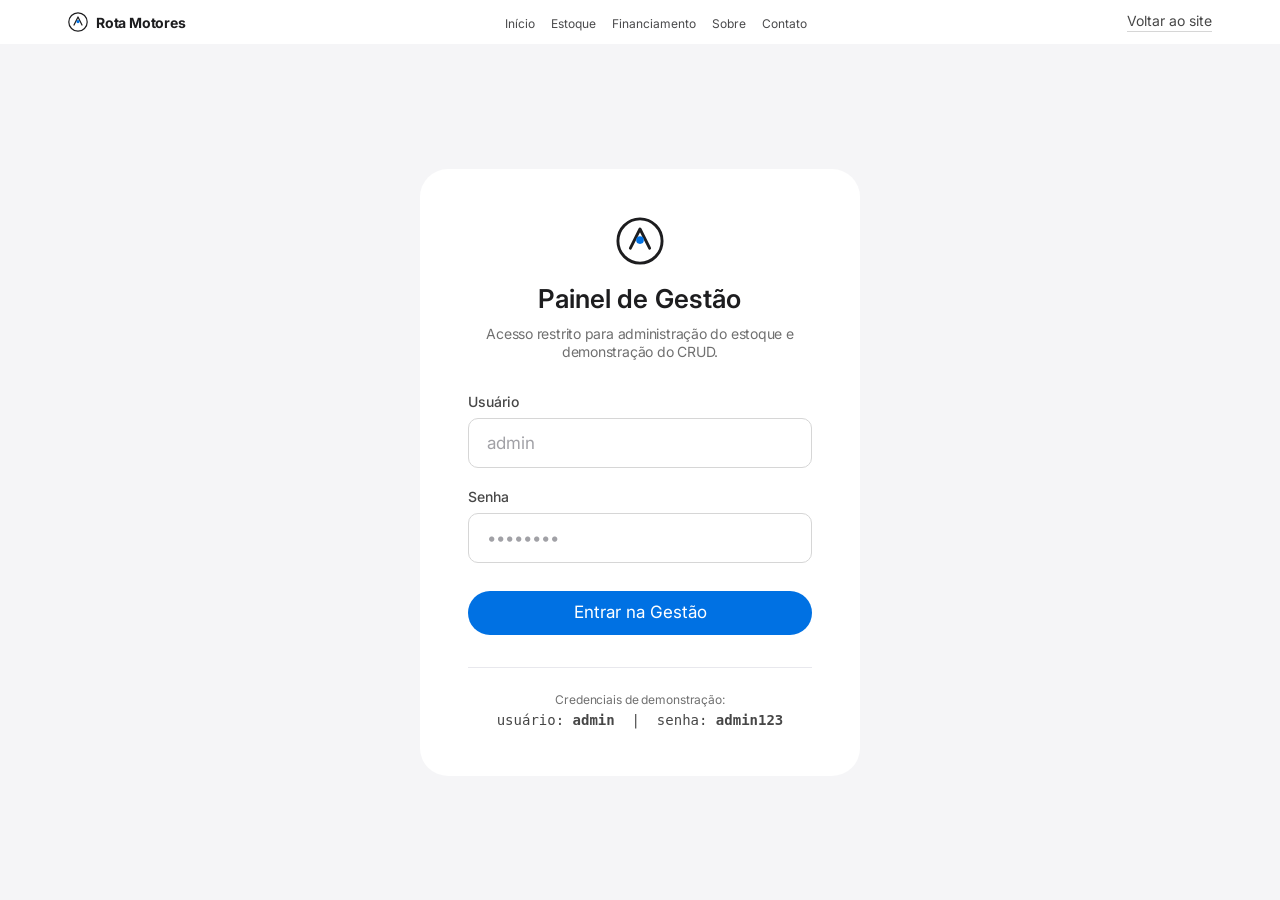
==== site/admin.html @ 9c57da7b "Versão incial do site" ====
<!DOCTYPE html>
<html lang="pt-BR">
<head>
  <meta charset="UTF-8">
  <meta name="viewport" content="width=device-width, initial-scale=1.0">
  <title>Gestão de Estoque — Rota Motores</title>
  <meta name="description" content="Painel de controle local de estoque com CRUD completo e upload de imagens no navegador.">
  <link rel="preconnect" href="https://fonts.googleapis.com">
  <link rel="preconnect" href="https://fonts.gstatic.com" crossorigin>
  <link href="https://fonts.googleapis.com/css2?family=Inter:wght@400;500;600;700&display=swap" rel="stylesheet">
  <link rel="stylesheet" href="css/design-system.css">
  <style>
    .admin-table {
      width: 100%;
      border-collapse: separate;
      border-spacing: 0;
      background-color: var(--color-paper);
      border-radius: var(--radius-cards);
      overflow: hidden;
    }
    .admin-table th, .admin-table td {
      padding: 16px 20px;
      text-align: left;
      font-size: var(--text-caption);
      border-bottom: 1px solid var(--color-cool-wash);
    }
    .admin-table th {
      background-color: #fafafc;
      font-size: var(--text-micro);
      text-transform: uppercase;
      letter-spacing: 0.05em;
      color: var(--color-mid-gray);
      font-weight: var(--font-weight-semibold);
    }
    .admin-table tr:last-child td {
      border-bottom: none;
    }
    .admin-thumb {
      width: 64px;
      height: 44px;
      border-radius: 8px;
      object-fit: cover;
      background-color: var(--color-canvas);
    }
    .action-group {
      display: flex;
      flex-wrap: wrap;
      gap: 8px;
      align-items: center;
      justify-content: flex-end;
    }
    .admin-form-row {
      display: grid;
      grid-template-columns: minmax(0, var(--first-field, 1fr)) minmax(0, 1fr);
      column-gap: var(--spacing-20);
    }
    .admin-form-row-four {
      grid-template-columns: repeat(4, minmax(0, 1fr));
    }
    #secao-formulario {
      scroll-margin-top: var(--nav-height);
    }
    .btn-action-edit {
      font-size: var(--text-micro);
      padding: 6px 12px;
      border-radius: var(--radius-smallbuttons);
      background-color: var(--color-cool-wash);
      color: var(--color-primary-ink);
      font-weight: 500;
    }
    .btn-action-edit:hover {
      background-color: var(--color-hairline);
    }
    .btn-action-del {
      font-size: var(--text-micro);
      padding: 6px 12px;
      border-radius: var(--radius-smallbuttons);
      background-color: var(--color-ember-soft);
      color: var(--color-ember);
      font-weight: 500;
    }
    .btn-action-del:hover {
      background-color: #fcd7c3;
    }
    @media (max-width: 1024px) {
      .admin-form-row-four {
        grid-template-columns: repeat(2, minmax(0, 1fr));
      }
    }
    @media (max-width: 900px) {
      .admin-table, .admin-table tbody {
        display: block;
      }
      .admin-table thead {
        position: absolute;
        width: 1px;
        height: 1px;
        overflow: hidden;
        clip-path: inset(50%);
      }
      .admin-table tbody tr {
        display: grid;
        padding: var(--card-padding);
        border-bottom: 1px solid var(--color-cool-wash);
      }
      .admin-table tbody tr:last-child {
        border-bottom: none;
      }
      .admin-table td {
        padding: var(--spacing-8) 0;
        border-bottom: none;
      }
      .admin-table td[data-label]::before {
        content: attr(data-label);
        display: block;
        margin-bottom: var(--spacing-4);
        color: var(--color-mid-gray);
        font-size: var(--text-micro);
      }
      .admin-table .action-group {
        justify-content: flex-start;
      }
      .action-group button, .action-group a {
        display: inline-flex;
        align-items: center;
        padding-inline: var(--spacing-12);
        min-height: var(--spacing-44);
      }
    }
    @media (max-width: 540px) {
      .admin-form-row, .admin-form-row-four {
        grid-template-columns: minmax(0, 1fr);
      }
    }
  </style>
</head>
<body>

  <!-- Barra de Navegação Global Fixa -->
  <header class="global-nav">
    <div class="nav-container">
      <a href="index.html" class="nav-brand" aria-label="Rota Motores Página Inicial">
        <img src="assets/images/logo.svg" alt="" class="nav-brand-icon">
        <span>Rota Motores</span>
      </a>

      <nav class="nav-menu" aria-label="Navegação Principal">
        <div class="nav-item"><a href="index.html">Início</a></div>
        <div class="nav-item"><a href="estoque.html">Estoque</a></div>
        <div class="nav-item"><a href="financiamento.html">Financiamento</a></div>
        <div class="nav-item"><a href="sobre.html">Sobre</a></div>
        <div class="nav-item"><a href="contato.html">Contato</a></div>
      </nav>

      <div class="nav-actions">
        <span class="text-micro color-mid-gray" style="margin-right: 4px;">Sessão: <strong>admin</strong></span>
        <button id="btn-logout" class="hairline-link" style="background: none; border: none; cursor: pointer; padding: 4px 6px;">
          Sair
        </button>
        <button type="button" class="nav-toggle" aria-label="Abrir menu de navegação" aria-expanded="false" aria-controls="mobile-nav">
          <span></span>
          <span></span>
          <span></span>
        </button>
      </div>
    </div>
  </header>

  <!-- Drawer de Navegação Mobile -->
  <nav id="mobile-nav" class="mobile-nav-drawer" aria-label="Menu Mobile">
    <a href="index.html">Início</a>
    <a href="estoque.html">Estoque</a>
    <a href="financiamento.html">Financiamento</a>
    <a href="sobre.html">Sobre</a>
    <a href="contato.html">Contato</a>
    <a href="admin.html" class="active">Painel de Gestão</a>
    <a href="#" id="mobile-btn-logout" style="color: var(--color-ember);">Encerrar Sessão</a>
  </nav>

  <main>
    <!-- Topo da Seção de Gestão (Faixa Branca) -->
    <section class="section section-compact section-white">
      <div class="container">
        <div style="display: flex; justify-content: space-between; align-items: flex-end; flex-wrap: wrap; gap: 20px;">
          <div>
            <span class="section-eyebrow">Painel de Controle Local</span>
            <h1 class="text-heading" style="margin-bottom: 8px;">Gestão de estoque</h1>
            <p class="text-body-sm color-mid-gray" style="max-width: 600px;">
              Cadastre, edite e exclua veículos. Os registros e fotos ficam armazenados neste navegador via IndexedDB.
            </p>
          </div>
          <div style="display: flex; gap: 12px; align-items: center; flex-wrap: wrap;">
            <button id="btn-abrir-novo" class="btn-pill-primary">
              + Novo veículo
            </button>
            <button id="btn-restaurar-padrao" class="btn-pill-ghost btn-pill-sm">
              Restaurar estoque padrão
            </button>
          </div>
        </div>

        <!-- Alertas Dinâmicos -->
        <div id="admin-alerta" class="alert-notice alert-success" style="display: none; margin-top: 24px;"></div>
      </div>
    </section>

    <!-- Formulário de Cadastro / Edição (Faixa Canvas) -->
    <section id="secao-formulario" class="section section-compact section-canvas" style="display: none; padding-bottom: 40px;">
      <div class="container">
        <div style="background-color: var(--color-paper); border-radius: var(--radius-cards); padding: 40px;">
          <div style="display: flex; flex-wrap: wrap; gap: var(--spacing-12); justify-content: space-between; align-items: center; margin-bottom: 24px;">
            <div>
              <span id="form-modo-badge" class="badge-pill badge-cool">Novo Registro</span>
              <h2 id="form-titulo" class="text-subheading" style="margin-top: 6px;">Cadastrar Veículo</h2>
            </div>
            <button id="btn-cancelar-edicao" class="btn-pill-ghost btn-pill-sm">Cancelar</button>
          </div>

          <form id="form-veiculo" novalidate>
            <input type="hidden" id="veiculo-id" value="">
            <input type="hidden" id="veiculo-foto-atual" value="">

            <div class="admin-form-row" style="--first-field: 2fr;">
              <div class="form-group">
                <label for="campo-nome" class="form-label">Nome do Veículo *</label>
                <input type="text" id="campo-nome" class="form-input" placeholder="Ex: Honda Civic EXL" required>
              </div>

              <div class="form-group">
                <label for="campo-categoria" class="form-label">Categoria *</label>
                <select id="campo-categoria" class="form-select" required>
                  <option value="Sedan">Sedan</option>
                  <option value="SUV">SUV</option>
                  <option value="Hatch">Hatch</option>
                  <option value="Picape">Picape</option>
                </select>
              </div>
            </div>

            <div class="admin-form-row admin-form-row-four">
              <div class="form-group">
                <label for="campo-preco" class="form-label">Preço (R$) *</label>
                <input type="number" id="campo-preco" class="form-input" placeholder="85000" min="100" required>
              </div>

              <div class="form-group">
                <label for="campo-ano" class="form-label">Ano / Modelo *</label>
                <input type="text" id="campo-ano" class="form-input" placeholder="2022/2023" required>
              </div>

              <div class="form-group">
                <label for="campo-km" class="form-label">Quilometragem (km) *</label>
                <input type="number" id="campo-km" class="form-input" placeholder="35000" min="0" required>
              </div>

              <div class="form-group">
                <label for="campo-cambio" class="form-label">Câmbio *</label>
                <select id="campo-cambio" class="form-select" required>
                  <option value="" disabled selected>Selecione o câmbio</option>
                  <option>Manual</option>
                  <option>Automático</option>
                  <option>Automático CVT</option>
                  <option>Automático 6 marchas</option>
                  <option>Automatizado</option>
                </select>
              </div>
            </div>

            <div class="admin-form-row">
              <div class="form-group">
                <label for="campo-combustivel" class="form-label">Combustível</label>
                <select id="campo-combustivel" class="form-select">
                  <option selected>Flex</option>
                  <option>Gasolina</option>
                  <option>Etanol</option>
                  <option>Diesel</option>
                  <option>Híbrido</option>
                  <option>Elétrico</option>
                </select>
              </div>

              <div class="form-group">
                <label for="campo-cor" class="form-label">Cor</label>
                <input type="text" id="campo-cor" class="form-input" placeholder="Prata">
              </div>
            </div>

            <div class="form-group">
              <label for="campo-descricao" class="form-label">Descrição Técnica e Opcionais</label>
              <textarea id="campo-descricao" class="form-textarea" placeholder="Descreva os itens de série, revisões, laudo cautelar e opcionais do veículo..."></textarea>
            </div>

            <!-- Upload e Gerenciamento de Foto -->
            <div class="form-group">
              <label class="form-label">Foto do Veículo (JPEG, PNG ou WebP até 5 MB)</label>
              
              <div class="upload-dropzone" id="dropzone-foto">
                <div style="font-size: 32px; margin-bottom: 8px;">📷</div>
                <div class="text-caption font-weight-medium">Clique para selecionar ou arraste uma foto</div>
                <div class="text-micro color-mid-gray" style="margin-top: 4px;">Formatos aceitos: JPG, PNG, WEBP (Máximo: 5 MB)</div>
                <input type="file" id="input-arquivo-foto" accept="image/jpeg,image/png,image/webp" style="display: none;">
              </div>

              <!-- Pré-visualização da Imagem -->
              <div id="container-previa-foto" class="upload-preview">
                <img id="img-previa-foto" src="" alt="Prévia da foto">
              </div>

              <div id="acoes-foto-existente" style="display: none; margin-top: 10px;">
                <button type="button" id="btn-remover-foto" class="btn-pill-danger btn-pill-sm">
                  Remover foto e usar ilustração padrão
                </button>
              </div>
            </div>

            <div id="form-msg-erro" class="alert-notice alert-error" style="display: none;"></div>

            <div style="display: flex; flex-wrap: wrap; gap: 16px; margin-top: 32px;">
              <button type="submit" id="btn-salvar-veiculo" class="btn-pill-primary">
                Salvar veículo
              </button>
              <button type="button" id="btn-cancelar-secundario" class="btn-pill-ghost">
                Cancelar
              </button>
            </div>
          </form>
        </div>
      </div>
    </section>

    <!-- Tabela de Veículos Cadastrados (Faixa Branca) -->
    <section class="section section-compact section-white">
      <div class="container">
        <div style="display: flex; flex-wrap: wrap; gap: var(--spacing-8); justify-content: space-between; align-items: center; margin-bottom: 20px;">
          <h2 class="text-subheading" style="font-size: 22px;">Veículos Registrados</h2>
          <span id="total-registros" class="text-caption color-mid-gray">0 veículos</span>
        </div>

        <div class="table-responsive">
          <table class="admin-table" role="table">
            <thead role="rowgroup">
              <tr role="row">
                <th scope="col">Foto</th>
                <th scope="col">Nome</th>
                <th scope="col">Categoria</th>
                <th scope="col">Ano</th>
                <th scope="col">Km</th>
                <th scope="col">Preço</th>
                <th scope="col" style="text-align: right;">Ações</th>
              </tr>
            </thead>
            <tbody id="tabela-veiculos-corpo" role="rowgroup">
              <!-- Linhas geradas via JavaScript -->
            </tbody>
          </table>
        </div>
      </div>
    </section>
  </main>

  <!-- Modal de Confirmação de Exclusão -->
  <div id="modal-excluir" class="modal-backdrop">
    <div class="modal-card">
      <span class="badge-pill badge-ember" style="margin-bottom: 12px;">Confirmação</span>
      <h3 class="text-subheading" style="font-size: 22px; margin-bottom: 8px;">Excluir Veículo?</h3>
      <p class="text-body-sm color-mid-gray" style="margin-bottom: 24px;">
        Você tem certeza que deseja excluir <strong id="modal-nome-veiculo" style="color: var(--color-primary-ink);"></strong> do estoque local? Esta ação não pode ser desfeita.
      </p>
        <div style="display: flex; flex-wrap: wrap; gap: 12px; justify-content: flex-end;">
        <button id="modal-btn-cancelar" class="btn-pill-ghost">Cancelar</button>
        <button id="modal-btn-confirmar" class="btn-pill-danger">Excluir veículo</button>
      </div>
    </div>
  </div>

  <!-- Rodapé Global -->
  <footer class="global-footer">
    <div class="container">
      <div class="footer-top">
        <div class="footer-brand">
          <div class="footer-brand-title">Rota Motores</div>
          <p class="text-caption color-mid-gray">
            Concessionária fictícia de seminovos ambientada em Sousa, PB. Projeto acadêmico de Desenvolvimento de Aplicações Web.
          </p>
        </div>

        <div class="footer-links">
          <div class="footer-links-group">
            <h4>Navegação</h4>
            <a href="index.html">Início</a>
            <a href="estoque.html">Estoque</a>
            <a href="financiamento.html">Financiamento</a>
            <a href="sobre.html">Sobre o Projeto</a>
            <a href="contato.html">Contato</a>
          </div>

          <div class="footer-links-group">
            <h4>Gestão</h4>
            <a href="admin.html">Painel Administrativo</a>
            <a href="login.html">Login Gestor</a>
          </div>

          <div class="footer-links-group">
            <h4>Atendimento Ilustrativo</h4>
            <span class="text-caption color-mid-gray">Sousa, Paraíba</span>
            <span class="text-caption color-mid-gray">contato@rotamotores.example</span>
          </div>
        </div>
      </div>

      <div class="footer-bottom">
        <div class="footer-notice">
          Projeto acadêmico · Veículos e valores demonstrativos · IFPB Campus Sousa
        </div>
        <div>
          © 2026 Rota Motores. Todos os direitos reservados.
        </div>
      </div>
    </div>
  </footer>

  <script type="module" src="js/nav.mjs"></script>
  <script type="module">
    import { protegerRotaAdmin, fazerLogout } from "./js/auth.mjs";
    import { listarVeiculos, obterVeiculoPorId, salvarVeiculo, excluirVeiculo, restaurarCatalogoPadrao } from "./js/db.mjs";
    import { formatarMoeda, formatarKm } from "./js/formatters.mjs";

    // 1. Protege rota imediatamente
    protegerRotaAdmin();

    // Controle de Logout
    document.getElementById("btn-logout").addEventListener("click", () => {
      fazerLogout();
      window.location.href = "login.html";
    });
    const mobileLogout = document.getElementById("mobile-btn-logout");
    if (mobileLogout) {
      mobileLogout.addEventListener("click", (e) => {
        e.preventDefault();
        fazerLogout();
        window.location.href = "login.html";
      });
    }

    // Elementos DOM
    const tabelaCorpo = document.getElementById("tabela-veiculos-corpo");
    const totalRegistros = document.getElementById("total-registros");
    const alerta = document.getElementById("admin-alerta");

    const secaoForm = document.getElementById("secao-formulario");
    const form = document.getElementById("form-veiculo");
    const formTitulo = document.getElementById("form-titulo");
    const formBadge = document.getElementById("form-modo-badge");
    const formErro = document.getElementById("form-msg-erro");

    const campoId = document.getElementById("veiculo-id");
    const campoFotoAtual = document.getElementById("veiculo-foto-atual");
    const campoNome = document.getElementById("campo-nome");
    const campoCategoria = document.getElementById("campo-categoria");
    const campoPreco = document.getElementById("campo-preco");
    const campoAno = document.getElementById("campo-ano");
    const campoKm = document.getElementById("campo-km");
    const campoCambio = document.getElementById("campo-cambio");
    const campoCombustivel = document.getElementById("campo-combustivel");
    const campoCor = document.getElementById("campo-cor");
    const campoDescricao = document.getElementById("campo-descricao");

    const dropzoneFoto = document.getElementById("dropzone-foto");
    const inputArquivoFoto = document.getElementById("input-arquivo-foto");
    const containerPrevia = document.getElementById("container-previa-foto");
    const imgPrevia = document.getElementById("img-previa-foto");
    const acoesFotoExistente = document.getElementById("acoes-foto-existente");
    const btnRemoverFoto = document.getElementById("btn-remover-foto");

    const btnAbrirNovo = document.getElementById("btn-abrir-novo");
    const btnCancelarEdicao = document.getElementById("btn-cancelar-edicao");
    const btnCancelarSecundario = document.getElementById("btn-cancelar-secundario");
    const btnRestaurarPadrao = document.getElementById("btn-restaurar-padrao");

    // Modal
    const modalExcluir = document.getElementById("modal-excluir");
    const modalNome = document.getElementById("modal-nome-veiculo");
    const modalBtnCancelar = document.getElementById("modal-btn-cancelar");
    const modalBtnConfirmar = document.getElementById("modal-btn-confirmar");
    let idParaExcluir = null;

    let novaFotoBase64 = null;

    // Carregar Tabela de Veículos
    async function carregarLista() {
      try {
        const veiculos = await listarVeiculos();
        totalRegistros.textContent = `${veiculos.length} veículos cadastrados`;

        if (veiculos.length === 0) {
          tabelaCorpo.innerHTML = `<tr role="row"><td role="cell" colspan="7" style="text-align: center; padding: var(--card-padding);" class="color-mid-gray">Nenhum veículo cadastrado no estoque local.</td></tr>`;
          return;
        }

        tabelaCorpo.innerHTML = veiculos.map(v => `
          <tr role="row">
            <td role="cell">
              <img src="${v.imagemUrl || 'assets/images/corolla.svg'}" alt="${v.nome}" class="admin-thumb">
            </td>
            <td role="cell">
              <strong>${v.nome}</strong>
              <div class="text-micro color-mid-gray">${v.cor || 'Cor não informada'} · ${v.combustivel || 'Flex'}</div>
            </td>
            <td role="cell" data-label="Categoria"><span class="badge-pill badge-cool">${v.categoria}</span></td>
            <td role="cell" data-label="Ano">${v.ano}</td>
            <td role="cell" data-label="Km">${formatarKm(v.km)}</td>
            <td role="cell" data-label="Preço"><strong>${formatarMoeda(v.preco)}</strong></td>
            <td role="cell" data-label="Ações">
              <div class="action-group">
                <a href="veiculo.html?id=${v.id}" target="_blank" class="hairline-link" title="Abrir ficha pública">Ver</a>
                <button type="button" class="btn-action-edit" data-id="${v.id}">Editar</button>
                <button type="button" class="btn-action-del" data-id="${v.id}" data-nome="${v.nome}">Excluir</button>
              </div>
            </td>
          </tr>
        `).join("");

        // Adiciona listeners aos botões da tabela
        document.querySelectorAll(".btn-action-edit").forEach(btn => {
          btn.addEventListener("click", () => iniciarEdicao(btn.dataset.id));
        });
        document.querySelectorAll(".btn-action-del").forEach(btn => {
          btn.addEventListener("click", () => abrirModalExcluir(btn.dataset.id, btn.dataset.nome));
        });

      } catch (err) {
        console.error("Erro ao carregar lista admin:", err);
      }
    }

    function limparFormulario() {
      form.querySelectorAll("option[data-valor-anterior]").forEach(option => option.remove());
      form.reset();
    }

    function selecionarValorCadastrado(campo, valor) {
      if (valor && !Array.from(campo.options).some(option => option.value === valor)) {
        const option = new Option(valor, valor);
        option.dataset.valorAnterior = "";
        campo.add(option);
      }
      campo.value = valor;
    }

    // Formulário: Abrir para Novo
    function abrirFormNovo() {
      limparFormulario();
      campoId.value = "";
      campoFotoAtual.value = "";
      novaFotoBase64 = null;
      containerPrevia.classList.remove("has-image");
      acoesFotoExistente.style.display = "none";
      formErro.style.display = "none";

      formBadge.textContent = "Novo Registro";
      formBadge.className = "badge-pill badge-cool";
      formTitulo.textContent = "Cadastrar Novo Veículo";

      secaoForm.style.display = "block";
      secaoForm.scrollIntoView({ behavior: "smooth" });
    }

    // Formulário: Abrir para Edição
    async function iniciarEdicao(id) {
      const v = await obterVeiculoPorId(id);
      if (!v) return;

      limparFormulario();
      campoId.value = v.id;
      campoFotoAtual.value = v.imagemUrl || "";
      novaFotoBase64 = null;
      formErro.style.display = "none";

      campoNome.value = v.nome || "";
      campoCategoria.value = v.categoria || "Sedan";
      campoPreco.value = v.preco || "";
      campoAno.value = v.ano || "";
      campoKm.value = v.km ?? "";
      selecionarValorCadastrado(campoCambio, v.cambio || "");
      selecionarValorCadastrado(campoCombustivel, v.combustivel || "Flex");
      campoCor.value = v.cor || "";
      campoDescricao.value = v.descricao || "";

      // Tratamento da Foto
      if (v.imagemUrl) {
        imgPrevia.src = v.imagemUrl;
        containerPrevia.classList.add("has-image");
        acoesFotoExistente.style.display = "block";
      } else {
        containerPrevia.classList.remove("has-image");
        acoesFotoExistente.style.display = "none";
      }

      formBadge.textContent = "Modo Edição";
      formBadge.className = "badge-pill badge-ember";
      formTitulo.textContent = `Editar: ${v.nome}`;

      secaoForm.style.display = "block";
      secaoForm.scrollIntoView({ behavior: "smooth" });
    }

    function fecharForm() {
      secaoForm.style.display = "none";
      limparFormulario();
      novaFotoBase64 = null;
    }

    // Upload de Imagem
    dropzoneFoto.addEventListener("click", () => inputArquivoFoto.click());
    
    inputArquivoFoto.addEventListener("change", (e) => {
      const arquivo = e.target.files[0];
      if (!arquivo) return;

      // Valida tipo
      const formatosValidos = ["image/jpeg", "image/png", "image/webp"];
      if (!formatosValidos.includes(arquivo.type)) {
        alert("Formato de imagem inválido. Escolha um arquivo JPEG, PNG ou WebP.");
        return;
      }

      // Valida tamanho (máx 5 MB)
      if (arquivo.size > 5 * 1024 * 1024) {
        alert("Arquivo muito grande. O limite máximo permitido é de 5 MB.");
        return;
      }

      const leitor = new FileReader();
      leitor.onload = (event) => {
        novaFotoBase64 = event.target.result;
        imgPrevia.src = novaFotoBase64;
        containerPrevia.classList.add("has-image");
        acoesFotoExistente.style.display = "block";
      };
      leitor.readAsDataURL(arquivo);
    });

    btnRemoverFoto.addEventListener("click", () => {
      novaFotoBase64 = null;
      campoFotoAtual.value = "";
      inputArquivoFoto.value = "";
      containerPrevia.classList.remove("has-image");
      acoesFotoExistente.style.display = "none";
    });

    // Submissão do Formulário (Salvar Veículo)
    form.addEventListener("submit", async (e) => {
      e.preventDefault();
      formErro.style.display = "none";

      const nome = campoNome.value.trim();
      const categoria = campoCategoria.value;
      const preco = parseFloat(campoPreco.value);
      const ano = campoAno.value.trim();
      const km = parseFloat(campoKm.value);
      const cambio = campoCambio.value.trim();
      const combustivel = campoCombustivel.value.trim() || "Flex";
      const cor = campoCor.value.trim() || "Não informada";
      const descricao = campoDescricao.value.trim();

      if (!nome || isNaN(preco) || !ano || isNaN(km) || !cambio) {
        formErro.textContent = "Preencha todos os campos obrigatórios (*).";
        formErro.style.display = "block";
        return;
      }

      // Define a URL da foto:
      // Se subiu nova foto, usa novaFotoBase64;
      // Se manteve existente, usa campoFotoAtual.value;
      // Se não tem foto, associa a ilustração padrão da categoria correspondente
      let imagemFinal = novaFotoBase64 || campoFotoAtual.value;
      if (!imagemFinal) {
        if (categoria === "SUV") imagemFinal = "assets/images/renegade.svg";
        else if (categoria === "Hatch") imagemFinal = "assets/images/argo.svg";
        else if (categoria === "Picape") imagemFinal = "assets/images/strada.svg";
        else imagemFinal = "assets/images/corolla.svg";
      }

      const dadosParaSalvar = {
        nome,
        categoria,
        preco,
        ano,
        km,
        cambio,
        combustivel,
        cor,
        descricao,
        imagemUrl: imagemFinal
      };

      if (campoId.value) {
        dadosParaSalvar.id = Number(campoId.value);
      }

      try {
        await salvarVeiculo(dadosParaSalvar);
        exibirAlerta(`Veículo "${nome}" salvo com sucesso!`);
        fecharForm();
        await carregarLista();
      } catch (err) {
        console.error("Erro ao salvar:", err);
        formErro.textContent = "Erro ao gravar no IndexedDB. Tente novamente.";
        formErro.style.display = "block";
      }
    });

    // Modal de Exclusão
    function abrirModalExcluir(id, nome) {
      idParaExcluir = id;
      modalNome.textContent = nome;
      modalExcluir.classList.add("open");
    }

    function fecharModalExcluir() {
      idParaExcluir = null;
      modalExcluir.classList.remove("open");
    }

    modalBtnCancelar.addEventListener("click", fecharModalExcluir);

    modalBtnConfirmar.addEventListener("click", async () => {
      if (!idParaExcluir) return;
      try {
        await excluirVeiculo(idParaExcluir);
        fecharModalExcluir();
        exibirAlerta("Veículo excluído do catálogo com sucesso.");
        await carregarLista();
      } catch (err) {
        console.error("Erro ao excluir:", err);
        alert("Erro ao excluir veículo.");
      }
    });

    // Restaurar Padrão
    btnRestaurarPadrao.addEventListener("click", async () => {
      if (confirm("Deseja restaurar os 4 veículos originais do catálogo didático? Todas as alterações manuais serão resetadas.")) {
        await restaurarCatalogoPadrao();
        exibirAlerta("Estoque restaurado para o padrão inicial.");
        await carregarLista();
      }
    });

    function exibirAlerta(msg) {
      alerta.textContent = msg;
      alerta.style.display = "block";
      setTimeout(() => {
        alerta.style.display = "none";
      }, 5000);
    }

    btnAbrirNovo.addEventListener("click", abrirFormNovo);
    btnCancelarEdicao.addEventListener("click", fecharForm);
    btnCancelarSecundario.addEventListener("click", fecharForm);

    document.addEventListener("DOMContentLoaded", carregarLista);
  </script>
</body>
</html>
---- site/css/design-system.css ----
/* ==========================================================================
   Design System — Rota Motores
   Baseado na referência visual Apple (España) / Design System Oficial
   "Cathedral of white space with whispered headlines"
   ========================================================================== */

:root {
  /* Colors */
  --color-primary-ink: #1d1d1f;
  --gradient-primary-ink: linear-gradient(184deg, #1d1d1f 20%, #0000f9 76%, #252525 95%);
  --color-mid-gray: #707070;
  --color-deep-gray: #474747;
  --color-hairline: #d6d6d6;
  --color-canvas: #f5f5f7;
  --color-paper: #ffffff;
  --color-cool-wash: #e8e8ed;
  --color-faded-surface: #fafafc;
  --color-quiet-dot: #777779;
  --color-electric-blue: #0071e3;
  --color-electric-blue-hover: #0077ed;
  --color-link-blue: #0066cc;
  --color-ember: #b64400;
  --color-ember-soft: #fff3eb;
  --color-success: #1e7e34;
  --color-success-soft: #edf7ee;

  /* Product finishes swatches */
  --color-sky: #c8d8e0;
  --color-citrus: #dddc8c;
  --color-starlight: #f0e4d3;
  --color-silver: #e3e4e5;
  --color-blush: #e8d0d0;
  --color-indigo: #596680;
  --color-midnight: #2e3642;

  /* Typography Families */
  --font-sf-pro-display: 'SF Pro Display', 'Inter', ui-sans-serif, system-ui, -apple-system, BlinkMacSystemFont, "Segoe UI", Roboto, sans-serif;
  --font-sf-pro-text: 'SF Pro Text', 'Inter', ui-sans-serif, system-ui, -apple-system, BlinkMacSystemFont, "Segoe UI", Roboto, sans-serif;

  /* Typography Scale */
  --text-micro: 12px;
  --leading-micro: 16px;
  --tracking-micro: -0.12px;

  --text-caption: 14px;
  --leading-caption: 18px;
  --tracking-caption: -0.224px;

  --text-body-sm: 17px;
  --leading-body-sm: 25px;
  --tracking-body-sm: -0.374px;

  --text-body: 21px;
  --leading-body: 29px;
  --tracking-body: 0.231px;

  --text-body-lg: 28px;
  --leading-body-lg: 32px;
  --tracking-body-lg: 0.196px;

  --text-subheading: 32px;
  --leading-subheading: 36px;
  --tracking-subheading: 0.128px;

  --text-heading-sm: 40px;
  --leading-heading-sm: 48px;

  --text-heading: 56px;
  --leading-heading: 60px;
  --tracking-heading: -0.28px;

  --text-heading-lg: 80px;
  --leading-heading-lg: 84px;
  --tracking-heading-lg: -1.2px;

  --text-display: 96px;
  --leading-display: 100px;
  --tracking-display: -1.44px;

  /* Typography Weights */
  --font-weight-regular: 400;
  --font-weight-medium: 500;
  --font-weight-semibold: 600;
  --font-weight-bold: 700;

  /* Spacing Scale (4px base) */
  --spacing-4: 4px;
  --spacing-8: 8px;
  --spacing-12: 12px;
  --spacing-16: 16px;
  --spacing-20: 20px;
  --spacing-24: 24px;
  --spacing-28: 28px;
  --spacing-32: 32px;
  --spacing-40: 40px;
  --spacing-44: 44px;
  --spacing-48: 48px;
  --spacing-52: 52px;
  --spacing-64: 64px;
  --spacing-76: 76px;
  --spacing-80: 80px;
  --spacing-100: 100px;
  --spacing-120: 120px;
  --spacing-144: 144px;

  /* Layout */
  --page-max-width: 1200px;
  --section-gap: 100px;
  --card-padding: 28px;
  --nav-height: var(--spacing-44);

  /* Radii */
  --radius-lg: 10px;
  --radius-cards: 28px;
  --radius-badges: 36px;
  --radius-buttons: 980px;
  --radius-smallbuttons: 999px;
  --radius-productimages: 28px;

  /* Transitions */
  --transition-fast: 0.18s cubic-bezier(0.16, 1, 0.3, 1);
  --transition-standard: 0.3s cubic-bezier(0.16, 1, 0.3, 1);
  --transition-smooth: 0.5s cubic-bezier(0.16, 1, 0.3, 1);
}

/* ==========================================================================
   CSS Reset & Base Rules
   ========================================================================== */

*, *::before, *::after {
  box-sizing: border-box;
  margin: 0;
  padding: 0;
}

html {
  font-family: var(--font-sf-pro-text);
  font-size: 16px;
  color: var(--color-primary-ink);
  background-color: var(--color-paper);
  -webkit-font-smoothing: antialiased;
  -moz-osx-font-smoothing: grayscale;
  text-rendering: optimizeLegibility;
  scroll-behavior: smooth;
}

body {
  min-height: 100vh;
  display: flex;
  flex-direction: column;
  color: var(--color-primary-ink);
  background-color: var(--color-paper);
  overflow-wrap: anywhere;
}

main {
  flex: 1 0 auto;
}

img, svg {
  display: block;
  max-width: 100%;
  height: auto;
}

a {
  color: inherit;
  text-decoration: none;
  transition: opacity var(--transition-fast), color var(--transition-fast);
}

:focus-visible {
  outline: 2px solid var(--color-link-blue);
  outline-offset: 2px;
}

button, input, select, textarea {
  font: inherit;
  color: inherit;
  border: none;
}

button {
  cursor: pointer;
  background: none;
}

ul, ol {
  list-style: none;
}

/* ==========================================================================
   Typography Utilities
   ========================================================================== */

.font-display {
  font-family: var(--font-sf-pro-display);
}

.text-display {
  font-family: var(--font-sf-pro-display);
  font-size: var(--text-display);
  line-height: var(--leading-display);
  letter-spacing: var(--tracking-display);
  font-weight: var(--font-weight-bold);
}

.text-heading-lg {
  font-family: var(--font-sf-pro-display);
  font-size: var(--text-heading-lg);
  line-height: var(--leading-heading-lg);
  letter-spacing: var(--tracking-heading-lg);
  font-weight: var(--font-weight-bold);
}

.text-heading {
  font-family: var(--font-sf-pro-display);
  font-size: var(--text-heading);
  line-height: var(--leading-heading);
  letter-spacing: var(--tracking-heading);
  font-weight: var(--font-weight-semibold);
}

.text-heading-sm {
  font-family: var(--font-sf-pro-display);
  font-size: var(--text-heading-sm);
  line-height: var(--leading-heading-sm);
  font-weight: var(--font-weight-semibold);
}

.text-subheading {
  font-family: var(--font-sf-pro-display);
  font-size: var(--text-subheading);
  line-height: var(--leading-subheading);
  letter-spacing: var(--tracking-subheading);
  font-weight: var(--font-weight-semibold);
}

.text-body-lg {
  font-size: var(--text-body-lg);
  line-height: var(--leading-body-lg);
  letter-spacing: var(--tracking-body-lg);
  font-weight: var(--font-weight-regular);
}

.text-body {
  font-size: var(--text-body);
  line-height: var(--leading-body);
  letter-spacing: var(--tracking-body);
  font-weight: var(--font-weight-regular);
}

.text-body-sm {
  font-size: var(--text-body-sm);
  line-height: var(--leading-body-sm);
  letter-spacing: var(--tracking-body-sm);
  font-weight: var(--font-weight-regular);
}

.text-caption {
  font-size: var(--text-caption);
  line-height: var(--leading-caption);
  letter-spacing: var(--tracking-caption);
  font-weight: var(--font-weight-regular);
}

.text-micro {
  font-size: var(--text-micro);
  line-height: var(--leading-micro);
  letter-spacing: var(--tracking-micro);
  font-weight: var(--font-weight-regular);
}

.color-primary { color: var(--color-primary-ink); }
.color-mid-gray { color: var(--color-mid-gray); }
.color-deep-gray { color: var(--color-deep-gray); }
.color-blue { color: var(--color-link-blue); }
.color-ember { color: var(--color-ember); }

.text-center { text-align: center; }
.text-left { text-align: left; }
.text-right { text-align: right; }

/* ==========================================================================
   Layout Containers & Alternating Bands
   ========================================================================== */

.container {
  width: 100%;
  max-width: var(--page-max-width);
  margin-left: auto;
  margin-right: auto;
  padding-left: var(--spacing-28);
  padding-right: var(--spacing-28);
}

.container-narrow {
  width: 100%;
  max-width: 760px;
  margin-left: auto;
  margin-right: auto;
  padding-left: var(--spacing-28);
  padding-right: var(--spacing-28);
}

.section {
  width: 100%;
  padding-top: var(--section-gap);
  padding-bottom: var(--section-gap);
  position: relative;
}

.section-hero {
  padding-top: 60px;
  padding-bottom: 90px;
}

.section-compact {
  padding-top: 60px;
  padding-bottom: 60px;
}

/* Alternating white/canvas bands */
.section-white {
  background-color: var(--color-paper);
}

.section-canvas {
  background-color: var(--color-canvas);
}

.section-header {
  margin-bottom: var(--spacing-48);
}

.section-eyebrow {
  display: block;
  font-size: var(--text-caption);
  letter-spacing: 0.04em;
  text-transform: uppercase;
  color: var(--color-ember);
  font-weight: var(--font-weight-semibold);
  margin-bottom: var(--spacing-8);
}

.section-title {
  font-family: var(--font-sf-pro-display);
  font-size: var(--text-heading-sm);
  line-height: var(--leading-heading-sm);
  font-weight: var(--font-weight-semibold);
  color: var(--color-primary-ink);
  letter-spacing: 0.007em;
}

.section-desc {
  margin-top: var(--spacing-12);
  font-size: var(--text-body-sm);
  line-height: var(--leading-body-sm);
  color: var(--color-mid-gray);
  max-width: 680px;
}

/* ==========================================================================
   Global Sticky Navigation
   ========================================================================== */

.global-nav {
  position: sticky;
  top: 0;
  left: 0;
  width: 100%;
  height: var(--nav-height);
  background-color: rgba(255, 255, 255, 0.85);
  backdrop-filter: saturate(180%) blur(20px);
  -webkit-backdrop-filter: saturate(180%) blur(20px);
  z-index: 999;
  transition: background-color var(--transition-fast);
}

.global-nav .nav-container {
  display: flex;
  align-items: center;
  justify-content: space-between;
  height: 100%;
  max-width: var(--page-max-width);
  margin: 0 auto;
  padding: 0 var(--spacing-28);
}

.nav-brand {
  display: flex;
  align-items: center;
  gap: var(--spacing-8);
  font-family: var(--font-sf-pro-display);
  font-size: var(--text-caption);
  font-weight: var(--font-weight-bold);
  letter-spacing: -0.2px;
  color: var(--color-primary-ink);
}

.nav-brand-icon {
  width: 20px;
  height: 20px;
  fill: currentColor;
}

.nav-menu {
  display: flex;
  align-items: center;
  gap: var(--spacing-8);
}

.nav-item a {
  font-size: var(--text-micro);
  font-weight: var(--font-weight-regular);
  color: var(--color-primary-ink);
  opacity: 0.8;
  padding: 6px var(--spacing-4);
  transition: opacity var(--transition-fast), color var(--transition-fast);
}

.nav-item a:hover {
  opacity: 1;
}

.nav-item.active a {
  opacity: 1;
  font-weight: var(--font-weight-semibold);
  text-decoration: underline;
  text-underline-offset: 4px;
}

.nav-actions {
  display: flex;
  align-items: center;
  gap: var(--spacing-12);
}

.nav-btn-admin {
  font-size: var(--text-micro);
  font-weight: var(--font-weight-medium);
  padding: 5px 14px;
  border-radius: var(--radius-smallbuttons);
  background-color: var(--color-cool-wash);
  color: var(--color-primary-ink);
  transition: background-color var(--transition-fast);
}

.nav-btn-admin:hover {
  background-color: var(--color-hairline);
}

/* Mobile Nav Toggle */
.nav-toggle {
  display: none;
  flex-direction: column;
  justify-content: center;
  align-items: center;
  width: var(--spacing-44);
  height: var(--spacing-44);
  border-radius: var(--radius-lg);
  gap: 5px;
  background: transparent;
  cursor: pointer;
  z-index: 1001;
}

.nav-toggle span {
  display: block;
  width: 20px;
  height: 1.5px;
  background-color: var(--color-primary-ink);
  transition: transform var(--transition-standard), opacity var(--transition-standard);
}

/* Mobile Nav Drawer */
.mobile-nav-drawer {
  display: none;
  position: fixed;
  inset: var(--nav-height) 0 0;
  background-color: var(--color-faded-surface);
  padding: var(--spacing-20);
  flex-direction: column;
  gap: var(--spacing-8);
  overflow-y: auto;
  overscroll-behavior: contain;
  z-index: 998;
}

.mobile-nav-drawer a {
  display: flex;
  align-items: center;
  flex: 0 0 auto;
  min-height: var(--spacing-44);
  font-size: var(--text-body);
  font-weight: var(--font-weight-semibold);
  color: var(--color-primary-ink);
  padding: var(--spacing-8) var(--spacing-4);
  border-bottom: 1px solid var(--color-cool-wash);
}

.mobile-nav-drawer a.active {
  text-decoration: underline;
  text-underline-offset: 4px;
}

/* ==========================================================================
   Buttons & Interactive Elements
   ========================================================================== */

/* Primary CTA — Filled Pill Button */
.btn-pill-primary {
  display: inline-flex;
  align-items: center;
  justify-content: center;
  gap: var(--spacing-8);
  font-size: var(--text-body-sm);
  font-weight: var(--font-weight-regular);
  color: var(--color-paper);
  background-color: var(--color-electric-blue);
  border-radius: var(--radius-buttons);
  padding: 11px var(--spacing-16);
  min-height: 44px;
  text-decoration: none;
  line-height: 1.24;
  text-align: center;
  transition: background-color var(--transition-fast), transform var(--transition-fast);
  box-shadow: none;
  border: none;
}

.btn-pill-primary:hover {
  background-color: var(--color-electric-blue-hover);
  color: var(--color-paper);
  transform: scale(1.01);
}

.btn-pill-primary:active {
  transform: scale(0.99);
}

/* Secondary CTA — Ghost Pill Button */
.btn-pill-ghost {
  display: inline-flex;
  align-items: center;
  justify-content: center;
  gap: var(--spacing-8);
  font-size: var(--text-body-sm);
  font-weight: var(--font-weight-regular);
  color: var(--color-primary-ink);
  background-color: transparent;
  border: 1px solid var(--color-primary-ink);
  border-radius: var(--radius-smallbuttons);
  padding: 10px var(--spacing-16);
  min-height: 44px;
  text-decoration: none;
  line-height: 1.24;
  text-align: center;
  transition: background-color var(--transition-fast), color var(--transition-fast), transform var(--transition-fast);
}

.btn-pill-ghost:hover {
  background-color: var(--color-cool-wash);
  color: var(--color-primary-ink);
}

.btn-pill-ghost:active {
  transform: scale(0.99);
}

/* Danger Pill Button */
.btn-pill-danger {
  display: inline-flex;
  align-items: center;
  justify-content: center;
  gap: var(--spacing-8);
  font-size: var(--text-body-sm);
  font-weight: var(--font-weight-medium);
  color: var(--color-paper);
  background-color: var(--color-ember);
  border-radius: var(--radius-buttons);
  padding: 10px 20px;
  min-height: 40px;
  line-height: 1;
  transition: opacity var(--transition-fast), transform var(--transition-fast);
}

.btn-pill-danger:hover {
  opacity: 0.9;
}

/* Small Pill Button */
.btn-pill-sm {
  font-size: var(--text-caption);
  padding: 8px 16px;
  min-height: 34px;
  border-radius: var(--radius-smallbuttons);
}

/* Inline Link with Arrow */
.arrow-link {
  display: inline-flex;
  align-items: center;
  gap: 4px;
  font-size: var(--text-body-sm);
  font-weight: var(--font-weight-regular);
  color: var(--color-link-blue);
  text-decoration: none;
  transition: gap var(--transition-fast);
}

.arrow-link span.arrow {
  transition: transform var(--transition-fast);
}

.arrow-link:hover {
  text-decoration: underline;
}

.arrow-link:hover span.arrow {
  transform: translateX(3px);
}

/* Hairline Link */
.hairline-link {
  font-size: var(--text-caption);
  color: var(--color-deep-gray);
  border-bottom: 1px solid var(--color-hairline);
  padding-bottom: 2px;
  transition: border-color var(--transition-fast), color var(--transition-fast);
}

.hairline-link:hover {
  color: var(--color-primary-ink);
  border-color: var(--color-primary-ink);
}

/* Badges */
.badge-pill {
  display: inline-flex;
  align-items: center;
  gap: 6px;
  padding: 4px 12px;
  border-radius: var(--radius-badges);
  font-size: var(--text-caption);
  font-weight: var(--font-weight-medium);
}

.badge-ember {
  color: var(--color-ember);
  background-color: var(--color-ember-soft);
}

.badge-cool {
  color: var(--color-deep-gray);
  background-color: var(--color-cool-wash);
}

.badge-nuevo {
  color: var(--color-ember);
  font-size: var(--text-caption);
  font-weight: var(--font-weight-semibold);
  letter-spacing: 0.02em;
}

/* ==========================================================================
   Cards & Surfaces (Strictly No Shadows, 28px Radius)
   ========================================================================== */

.card-showcase {
  background-color: var(--color-paper);
  border-radius: var(--radius-cards);
  padding: var(--card-padding);
  box-shadow: none;
  border: none;
  display: flex;
  flex-direction: column;
  transition: transform var(--transition-standard);
  position: relative;
  overflow: hidden;
}

.card-showcase:hover {
  transform: translateY(-4px);
}

.card-showcase-canvas {
  background-color: var(--color-canvas);
}

.card-media {
  width: 100%;
  aspect-ratio: 16 / 10;
  border-radius: var(--radius-productimages);
  overflow: hidden;
  background-color: var(--color-canvas);
  position: relative;
  margin-bottom: var(--spacing-20);
  display: flex;
  align-items: center;
  justify-content: center;
}

.card-showcase-canvas .card-media {
  background-color: var(--color-paper);
}

.card-media img {
  width: 100%;
  height: 100%;
  object-fit: cover;
  transition: transform var(--transition-smooth);
}

.card-showcase:hover .card-media img {
  transform: scale(1.03);
}

.card-body {
  display: flex;
  flex-direction: column;
  flex: 1;
}

.card-eyebrow {
  font-size: var(--text-caption);
  color: var(--color-mid-gray);
  margin-bottom: var(--spacing-4);
  text-transform: uppercase;
  letter-spacing: 0.05em;
  font-weight: var(--font-weight-medium);
}

.card-title {
  font-family: var(--font-sf-pro-display);
  font-size: var(--text-body-lg);
  line-height: var(--leading-body-lg);
  font-weight: var(--font-weight-semibold);
  color: var(--color-primary-ink);
  margin-bottom: var(--spacing-8);
}

.card-specs {
  display: flex;
  flex-wrap: wrap;
  gap: var(--spacing-8);
  margin-bottom: var(--spacing-16);
}

.spec-chip {
  font-size: var(--text-caption);
  color: var(--color-deep-gray);
  background-color: var(--color-canvas);
  padding: 4px 10px;
  border-radius: var(--radius-lg);
}

.card-showcase-canvas .spec-chip {
  background-color: var(--color-paper);
}

.card-price-box {
  margin-top: auto;
  display: flex;
  flex-wrap: wrap;
  gap: var(--spacing-8) var(--spacing-12);
  align-items: baseline;
  justify-content: space-between;
  padding-top: var(--spacing-16);
  border-top: 1px solid var(--color-cool-wash);
}

.card-price-label {
  font-size: var(--text-micro);
  color: var(--color-mid-gray);
  text-transform: uppercase;
}

.card-price-value {
  font-family: var(--font-sf-pro-display);
  font-size: var(--text-body-lg);
  font-weight: var(--font-weight-bold);
  color: var(--color-primary-ink);
  letter-spacing: -0.5px;
  font-variant-numeric: lining-nums tabular-nums;
}

/* Grids */
.grid-3 {
  display: grid;
  grid-template-columns: repeat(3, minmax(0, 1fr));
  gap: var(--spacing-28);
}

.grid-2 {
  display: grid;
  grid-template-columns: repeat(2, minmax(0, 1fr));
  gap: var(--spacing-28);
}

.grid-4 {
  display: grid;
  grid-template-columns: repeat(4, minmax(0, 1fr));
  gap: var(--spacing-24);
}

.split-layout {
  display: grid;
  grid-template-columns: minmax(0, var(--split-main, 1.2fr)) minmax(0, 1fr);
  gap: var(--spacing-40);
  align-items: start;
}

.panel-surface {
  background-color: var(--color-paper);
  border-radius: var(--radius-cards);
  padding: var(--card-padding);
}

.sticky-panel {
  position: sticky;
  top: calc(var(--nav-height) + var(--spacing-24));
}

/* ==========================================================================
   Form Controls
   ========================================================================== */

.form-group {
  margin-bottom: var(--spacing-20);
}

.form-label {
  display: block;
  font-size: var(--text-caption);
  font-weight: var(--font-weight-medium);
  color: var(--color-deep-gray);
  margin-bottom: var(--spacing-8);
}

.form-input, .form-select, .form-textarea {
  width: 100%;
  min-width: 0;
  padding: 14px 18px;
  font-size: var(--text-body-sm);
  color: var(--color-primary-ink);
  background-color: var(--color-paper);
  border: 1px solid var(--color-hairline);
  border-radius: var(--radius-lg);
  transition: border-color var(--transition-fast), box-shadow var(--transition-fast);
}

.form-select {
  min-height: var(--spacing-48);
  padding-inline: var(--spacing-12);
}

.form-input:focus, .form-select:focus, .form-textarea:focus {
  border-color: var(--color-electric-blue);
  box-shadow: 0 0 0 3px rgba(0, 113, 227, 0.15);
}

.form-input::placeholder, .form-textarea::placeholder {
  color: #a1a1a6;
}

.form-textarea {
  resize: vertical;
  min-height: 120px;
}

.form-help {
  font-size: var(--text-micro);
  color: var(--color-mid-gray);
  margin-top: var(--spacing-4);
}

.form-error {
  font-size: var(--text-caption);
  color: var(--color-ember);
  margin-top: var(--spacing-6);
  display: none;
}

.form-error.visible {
  display: block;
}

/* Custom File Upload */
.upload-dropzone {
  border: 2px dashed var(--color-hairline);
  border-radius: var(--radius-cards);
  padding: var(--spacing-32);
  text-align: center;
  background-color: var(--color-canvas);
  cursor: pointer;
  transition: border-color var(--transition-fast), background-color var(--transition-fast);
}

.upload-dropzone:hover {
  border-color: var(--color-electric-blue);
  background-color: var(--color-cool-wash);
}

.upload-preview {
  margin-top: var(--spacing-16);
  width: 100%;
  max-width: 380px;
  aspect-ratio: 16 / 10;
  border-radius: var(--radius-productimages);
  overflow: hidden;
  background-color: var(--color-cool-wash);
  position: relative;
  display: none;
}

.upload-preview img {
  width: 100%;
  height: 100%;
  object-fit: cover;
}

.upload-preview.has-image {
  display: block;
}

/* ==========================================================================
   Alerts & Notifications
   ========================================================================== */

.alert-notice {
  padding: var(--spacing-16) var(--spacing-20);
  border-radius: var(--radius-lg);
  font-size: var(--text-caption);
  line-height: var(--leading-caption);
  margin-bottom: var(--spacing-20);
  background-color: var(--color-cool-wash);
  color: var(--color-deep-gray);
  border-left: 3px solid var(--color-mid-gray);
}

.alert-academic {
  background-color: #fdf7e7;
  color: #7a5806;
  border-left: 3px solid #f5a623;
}

.alert-error {
  background-color: var(--color-ember-soft);
  color: var(--color-ember);
  border-left: 3px solid var(--color-ember);
}

.alert-success {
  background-color: var(--color-success-soft);
  color: var(--color-success);
  border-left: 3px solid var(--color-success);
}

/* Modal Dialog */
.modal-backdrop {
  position: fixed;
  inset: 0;
  background-color: rgba(0, 0, 0, 0.45);
  backdrop-filter: blur(8px);
  -webkit-backdrop-filter: blur(8px);
  display: flex;
  align-items: center;
  justify-content: center;
  z-index: 2000;
  opacity: 0;
  visibility: hidden;
  pointer-events: none;
  transition: opacity var(--transition-standard);
  padding: var(--spacing-20);
}

.modal-backdrop.open {
  opacity: 1;
  visibility: visible;
  pointer-events: auto;
}

.modal-card {
  background-color: var(--color-paper);
  border-radius: var(--radius-cards);
  padding: var(--spacing-40);
  width: 100%;
  max-width: 460px;
  max-height: calc(100dvh - 40px);
  overflow-y: auto;
  transform: scale(0.96);
  transition: transform var(--transition-standard);
}

.modal-backdrop.open .modal-card {
  transform: scale(1);
}

/* ==========================================================================
   Global Footer
   ========================================================================== */

.global-footer {
  background-color: var(--color-canvas);
  padding: var(--spacing-48) 0 var(--spacing-40);
  color: var(--color-mid-gray);
  font-size: var(--text-caption);
}

.footer-top {
  display: flex;
  justify-content: space-between;
  align-items: flex-start;
  flex-wrap: wrap;
  gap: var(--spacing-32);
  margin-bottom: var(--spacing-32);
}

.footer-brand {
  max-width: 320px;
}

.footer-brand-title {
  font-family: var(--font-sf-pro-display);
  font-weight: var(--font-weight-semibold);
  color: var(--color-primary-ink);
  font-size: var(--text-body-sm);
  margin-bottom: var(--spacing-8);
}

.footer-links {
  display: flex;
  gap: var(--spacing-32);
  flex-wrap: wrap;
}

.footer-links-group {
  display: flex;
  flex-direction: column;
  gap: var(--spacing-8);
}

.footer-links-group h4 {
  font-size: var(--text-micro);
  text-transform: uppercase;
  letter-spacing: 0.05em;
  color: var(--color-primary-ink);
  font-weight: var(--font-weight-semibold);
  margin-bottom: var(--spacing-4);
}

.footer-links-group a {
  color: var(--color-deep-gray);
  font-size: var(--text-caption);
  transition: color var(--transition-fast);
}

.footer-links-group a:hover {
  color: var(--color-link-blue);
}

.footer-bottom {
  padding-top: var(--spacing-24);
  border-top: 1px solid var(--color-hairline);
  display: flex;
  justify-content: space-between;
  align-items: center;
  flex-wrap: wrap;
  gap: var(--spacing-16);
  font-size: var(--text-micro);
  line-height: var(--leading-micro);
}

.footer-notice {
  color: var(--color-mid-gray);
}

/* Home */
.home-page .section-hero {
  padding-block: var(--section-gap);
}

.home-page .section-eyebrow {
  color: var(--color-deep-gray);
}

.home-hero-title {
  max-width: 1000px;
  margin: 0 auto var(--spacing-16);
  font-size: clamp(56px, 7.5vw, var(--text-display));
  line-height: 1.04;
  text-wrap: balance;
}

.home-hero-copy {
  max-width: 56ch;
  margin: 0 auto var(--spacing-24);
  text-align: left;
}

.home-hero-actions,
.home-finance-actions {
  display: flex;
  align-items: center;
  flex-wrap: wrap;
  gap: var(--spacing-8);
}

.home-hero-actions {
  justify-content: center;
  margin-bottom: var(--spacing-48);
}

.home-hero-media {
  max-width: 960px;
  margin-inline: auto;
  border-radius: var(--radius-productimages);
  overflow: hidden;
  background-color: var(--color-canvas);
}

.home-hero-media img {
  width: 100%;
}

.home-catalog-header {
  display: flex;
  justify-content: space-between;
  align-items: flex-end;
  flex-wrap: wrap;
  gap: var(--spacing-12);
}

.home-page .section-title {
  font-size: var(--text-subheading);
  line-height: var(--leading-subheading);
}

.home-page .section-desc {
  font-size: var(--text-body);
  line-height: var(--leading-body);
}

.home-page .card-price-box {
  border-top: none;
}

.home-finance {
  align-items: center;
  padding: var(--spacing-40);
  border-radius: var(--radius-cards);
  background-color: var(--color-canvas);
}

.home-finance h2 {
  margin-bottom: var(--spacing-12);
}

.home-finance p {
  margin-bottom: var(--spacing-20);
}

.home-finance-example .card-title {
  margin-bottom: var(--spacing-16);
}

.home-finance-row {
  display: flex;
  flex-wrap: wrap;
  justify-content: space-between;
  align-items: baseline;
  gap: var(--spacing-4) var(--spacing-12);
  margin-bottom: var(--spacing-8);
}

.home-finance-total {
  margin-bottom: 0;
  padding-top: var(--spacing-8);
}

.home-finance-row strong,
.home-feature-number {
  font-variant-numeric: lining-nums tabular-nums;
}

.home-feature-number {
  color: var(--color-deep-gray);
  font-size: var(--text-caption);
  font-weight: var(--font-weight-semibold);
  margin-bottom: var(--spacing-12);
}

/* ==========================================================================
   Responsive Adaptations
   ========================================================================== */

@media (max-width: 1024px) {
  .grid-3 {
    grid-template-columns: repeat(2, minmax(0, 1fr));
  }
  .grid-4 {
    grid-template-columns: repeat(2, minmax(0, 1fr));
  }
}

@media (max-width: 768px) {
  :root {
    --text-display: clamp(40px, 8vw, 48px);
    --leading-display: 1.08;
    --tracking-display: -0.8px;

    --text-heading-lg: 40px;
    --leading-heading-lg: 44px;

    --text-heading: 32px;
    --leading-heading: 36px;

    --text-heading-sm: 28px;
    --leading-heading-sm: 32px;

    --section-gap: var(--spacing-52);
    --card-padding: var(--spacing-20);
  }

  .nav-menu, .nav-btn-admin {
    display: none;
  }

  .nav-toggle {
    display: flex;
  }

  .global-nav .nav-container {
    padding-inline: var(--spacing-20);
  }

  .mobile-nav-drawer.open {
    display: flex;
  }

  .mobile-menu-open {
    overflow: hidden;
  }

  .grid-3, .grid-2, .grid-4, .split-layout {
    grid-template-columns: minmax(0, 1fr);
  }

  .split-layout {
    gap: var(--spacing-24);
  }

  .sticky-panel {
    position: static;
  }

  .btn-pill-sm, .btn-pill-danger, .arrow-link {
    min-height: var(--spacing-44);
  }

  .modal-card, .upload-dropzone {
    padding: var(--card-padding);
  }

  .home-hero-title {
    font-size: var(--text-display);
    line-height: var(--leading-display);
  }

  .home-hero-actions,
  .home-page .section-header {
    margin-bottom: var(--spacing-28);
  }

  .home-page .section-desc {
    font-size: var(--text-body-sm);
    line-height: var(--leading-body-sm);
  }

  .home-finance {
    padding: var(--card-padding);
  }

  .container, .container-narrow {
    padding-left: var(--spacing-20);
    padding-right: var(--spacing-20);
  }

  .footer-top {
    flex-direction: column;
  }

  .footer-links-group a {
    display: flex;
    align-items: center;
    min-height: var(--spacing-44);
  }
}
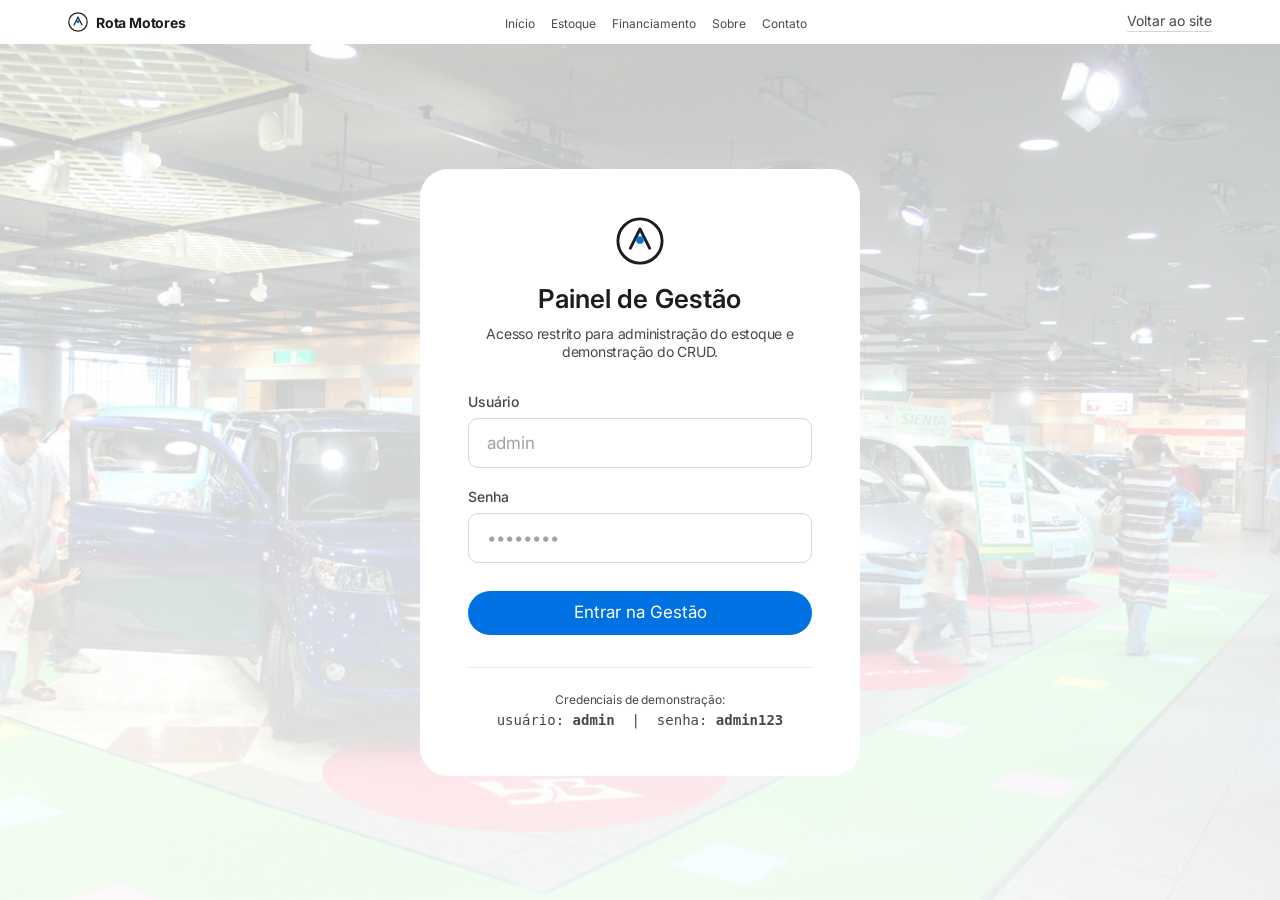
==== commit 31c327de: "Ajustes de backgound e imagens de carros" ====
--- a/site/admin.html
+++ b/site/admin.html
@@ -179,7 +179,7 @@
 
   <main>
     <!-- Topo da Seção de Gestão (Faixa Branca) -->
-    <section class="section section-compact section-white">
+    <section class="section section-compact section-white page-photo">
       <div class="container">
         <div style="display: flex; justify-content: space-between; align-items: flex-end; flex-wrap: wrap; gap: 20px;">
           <div>
@@ -424,6 +424,7 @@
     import { protegerRotaAdmin, fazerLogout } from "./js/auth.mjs";
     import { listarVeiculos, obterVeiculoPorId, salvarVeiculo, excluirVeiculo, restaurarCatalogoPadrao } from "./js/db.mjs";
     import { formatarMoeda, formatarKm } from "./js/formatters.mjs";
+    import { FOTOS_PADRAO } from "./assets/dados.mjs";
 
     // 1. Protege rota imediatamente
     protegerRotaAdmin();
@@ -500,7 +501,7 @@
         tabelaCorpo.innerHTML = veiculos.map(v => `
           <tr role="row">
             <td role="cell">
-              <img src="${v.imagemUrl || 'assets/images/corolla.svg'}" alt="${v.nome}" class="admin-thumb">
+              <img src="${v.imagemUrl || FOTOS_PADRAO[v.categoria] || FOTOS_PADRAO.Sedan}" alt="${v.nome}" class="admin-thumb">
             </td>
             <td role="cell">
               <strong>${v.nome}</strong>
@@ -672,14 +673,7 @@
       // Define a URL da foto:
       // Se subiu nova foto, usa novaFotoBase64;
       // Se manteve existente, usa campoFotoAtual.value;
-      // Se não tem foto, associa a ilustração padrão da categoria correspondente
-      let imagemFinal = novaFotoBase64 || campoFotoAtual.value;
-      if (!imagemFinal) {
-        if (categoria === "SUV") imagemFinal = "assets/images/renegade.svg";
-        else if (categoria === "Hatch") imagemFinal = "assets/images/argo.svg";
-        else if (categoria === "Picape") imagemFinal = "assets/images/strada.svg";
-        else imagemFinal = "assets/images/corolla.svg";
-      }
+      const imagemFinal = novaFotoBase64 || campoFotoAtual.value || FOTOS_PADRAO[categoria] || FOTOS_PADRAO.Sedan;
 
       const dadosParaSalvar = {
         nome,
--- a/site/css/design-system.css
+++ b/site/css/design-system.css
@@ -329,6 +329,23 @@
   background-color: var(--color-canvas);
 }
 
+.page-photo {
+  background-image:
+    linear-gradient(180deg, rgba(255, 255, 255, 0.74), rgba(255, 255, 255, 0.9)),
+    url("../assets/images/showroom.jpg");
+  background-position: center;
+  background-size: cover;
+}
+
+.page-photo .section-eyebrow,
+.page-photo .color-mid-gray {
+  color: var(--color-deep-gray);
+}
+
+.photo-note {
+  margin-top: var(--spacing-12);
+}
+
 .section-header {
   margin-bottom: var(--spacing-48);
 }
